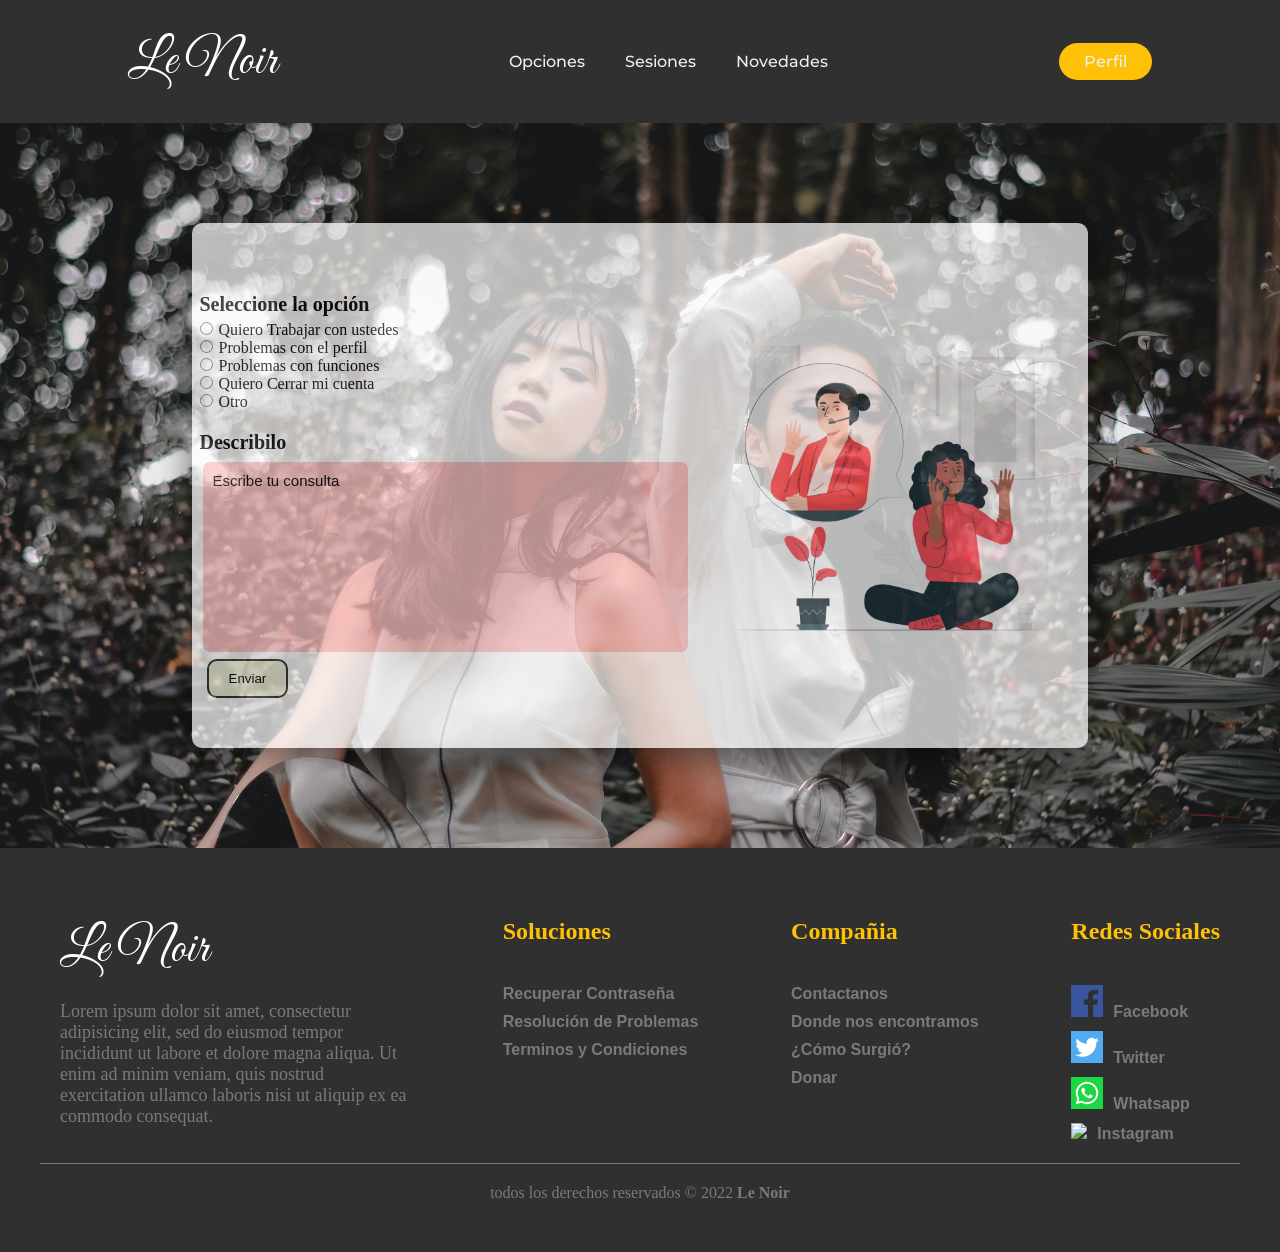
==== contacto.html @ 51ed6e1b "Primer commit" ====
<!--Tomás Rivero 6°P-->
<!DOCTYPE html>
<html>
<head>
	<title>Contacto</title>
	<link rel="stylesheet" type="text/css" href="css/contacto.css">
	<link rel="stylesheet" type="text/css" href="css/footer.css">
	<link rel="stylesheet" type="text/css" href="css/header.css">
</head>
<body>
	<header class="header-home">
		<div class="general">
			<div class="logo"><a href="index.html"><p>Le Noir</p></a></div>
			<nav>
				<ul>
					<li><a class="nava">Opciones</a>
						<ul class="box-perfil">
							<li><a href="login.html">iniciar sesión</a></li>
							<li><a href="registro.html">Registrarse</a></li>
							<li><a href="index.html">Cerrar sesión</a></li>
						</ul>
					</li>
					<li><a href="Sesiones.html" class="nava">Sesiones</a></li>
					<li><a href="Novedades.html" class="nava">Novedades</a></li>
				</ul>
			</nav>
			<a href="perfil.html"><button>Perfil</button></a>
	</header>
	<div id="contenedor-contacto">
		<div id="form-contacto">
			<form action="index.html">
				<h3>Seleccione la opción</h3>
				<div>
					<div><input type="radio" name="problema" value="1">Quiero Trabajar con ustedes</div>
					<div><input type="radio" name="problema" value="2">Problemas con el perfil</div>
					<div><input type="radio" name="problema" value="3">Problemas con funciones</div>
					<div><input type="radio" name="problema" value="4">Quiero Cerrar mi cuenta</div>
					<div><input type="radio" name="problema" value="0">Otro</div>
				</div>
				<h3>Describilo</h3>
				<textarea name="textarea" rows="10" cols="50">Escribe tu consulta</textarea>
				<br>
				<button>Enviar</button>
			</form>
			<img src="img/ilustracion-contacto.jpg">
		</div>
	</div>
	<footer>
		<div class="contenedor-footer">
			<div class="box-footer">
				<div class="logo"><p>Le Noir</p></div>
				<div class="terms">Lorem ipsum dolor sit amet, consectetur adipisicing elit, sed do eiusmod
				tempor incididunt ut labore et dolore magna aliqua. Ut enim ad minim veniam,
				quis nostrud exercitation ullamco laboris nisi ut aliquip ex ea commodo
				consequat.</div>
			</div>
			<div class="box-footer">
				<h2>Soluciones</h2>
				<a href="recuperar-contraseña.html">Recuperar Contraseña</a>
				<a href="contacto.html">Resolución de Problemas</a>
				<a href="#">Terminos y Condiciones</a>
			</div>

			<div class="box-footer">
				<h2>Compañia</h2>
				<a href="contacto.html">Contactanos</a>
				<a href="#">Donde nos encontramos</a>
				<a href="#">¿Cómo Surgió?</a>
				<a href="#">Donar</a>
			</div>

			<div class="box-footer">
				<h2>Redes Sociales</h2>
				<a href="https://www.facebook.com/" target="_blank"><img src="img/facebook.svg" class="icono">Facebook</a>
				<a href="https://www.twitter.com/" target="_blank"><img src="img/twitter.svg" class="icono">Twitter</a>
				<a href="https://web.whatsapp.com/" target="_blank"><img src="img/whatsapp.svg" class="icono">Whatsapp</a>
				<a href="https://www.instagram.com/" target="_blank"><img src="img/Instagram.svg" class="icono">Instagram</a>
			</div>
		</div>

		<div class="box-copyright">
			<hr>
			<p>todos los derechos reservados © 2022 <b>Le Noir</b></p>
		</div>
	</footer>
</body>
</html>
---- css/contacto.css ----
/*Tomás Rivero 6°P*/

#contenedor-contacto {
	background-image: url(../img/background-contacto.jpg);
	background-repeat: no-repeat;
	background-size: cover;
	padding: 100px 0px; 
}



#form-contacto {
	background-color: white !important;
	width: 70%;
	height: auto;
	display: flex;
	flex-wrap: wrap;
	justify-content: center;
	align-items: center;
	margin: auto;
	padding: 50px 0px;
	border-radius: 10px;
	box-shadow: -2px 8px 37px 1px rgba(0,0,0,0.75);
	opacity: .7;
	transition-duration: 0.5s;
}

#form-contacto:hover{
	opacity: 1;
}

#form-contacto img{
	width: 340px;
	margin: 0px 20px 0px 30px;
}

#form-contacto form > div{
	display: block;
}

@import url('https://fonts.googleapis.com/css2?family=Varela+Round&display=swap');

#form-contacto h3{
	font-size: 20px;
	font-family: 'Kalam', cursive;
	padding: 20px 0px 5px;
}

@import url('https://fonts.googleapis.com/css2?family=Kalam:wght@700&display=swap');

textarea {
	resize: none;
	background-color: #FFC5C5;
	padding: 10px;
	border-radius: 10px;
	font-size: 15px;
	border: 3px solid white;
	font-family: 'Varela Round', sans-serif;
}

textarea:hover{
	border: 3px solid beige;
}

#form-contacto form div div input{
	margin-right: 6px;
}

#form-contacto button{
	background: none;
	border-style: none;
	background-color: beige;
	padding: 10px 20px;
	margin-left: 7px;
	border: 2px solid #303030;
	border-radius: 10px;
	cursor: pointer;
	transition-duration: 0.5s;
}

#form-contacto button:hover{
	background-color: #303030;
	border-color: beige;
	color: rgba(255, 193, 7 ,1);
	font-size: 20px;
}
---- css/footer.css ----
/*Tomás Rivero 6°P*/

@import url('https://fonts.googleapis.com/css2?family=Great+Vibes&display=swap');
@import url('https://fonts.googleapis.com/css2?family=Montserrat:ital,wght@0,700;1,600&display=swap');

footer{
	width: 100%;
	padding: 50px 0px;
	background-color: #303030;
}

.contenedor-footer{
	display: flex;
	flex-wrap: wrap;
	justify-content: space-between;
	margin: auto;
	max-width: 1200px;
}

.box-footer{
	display: flex;
	flex-direction: column;
	padding: 20px;
}

.box-footer .terms{
	max-width: 350px;
	margin-top: 20px;
	font-weight: 500;
	color: #7a7a7a;
	font-size: 18px;
}

.box-footer h2{
	margin-bottom: 30px;
	color: rgba(255, 193, 7 ,1);
	font-weight: 700;
}

@import url('https://fonts.googleapis.com/css2?family=Mulish&display=swap');

.box-footer a{
	margin-top: 10px;
	color: #7a7a7a;
	font-weight: 600;
	text-decoration: none;
	font-family: 'Mulish', sans-serif;
}

.box-footer a:hover{
	opacity: 0.8;
}

.box-footer a .icono{
	font-size: 20px;
	width: 32px;
	margin-right: 10px;
}

.box-copyright{
	max-width: 1200px;
	margin: auto;
	text-align: center;
	padding: 0px 40px;
}

.box-copyright p{
	margin-top: 20px;
	color: #7a7a7a;
}

.box-copyright hr{
	border: none;
	height: 1px;
	background-color: #7a7a7a;
}
---- css/header.css ----
/*Tomás Rivero 6°P*/

@import url('https://fonts.googleapis.com/css2?family=Montserrat:ital,wght@0,700;1,600&display=swap');
@import url('https://fonts.googleapis.com/css2?family=Great+Vibes&display=swap');

*{
	padding: 0px;
	margin: 0px;
}

body::-webkit-scrollbar{
	background-color: #303030;
	width: 10px;
	opacity: 0;
	transition-duration: 0.4s;
}

body::-webkit-scrollbar-thumb{
	width: 6px;
	background-color: #ffc107;
	border-radius: 10px;
	border-right: 2px solid #303030;
	border-left: 2px solid #303030;
}

header li, header a, header button{
	font-family: "Montserrat", sans-serif;
	font-weight: 500;
	font-size: 16px;
	color: #edf0f1;
	text-decoration: none;
	background: none;
}

.general {
	display: flex;
	justify-content: space-between;
	align-items: center;
	padding:  30px 10%;
	background-color: #303030;
}

.logo a p{
	cursor: pointer;
	font-family: 'Great Vibes', cursive;
	font-size: 50px;
	transition-duration: 0.4s;
}

.logo p{
	font-family: 'Great Vibes', cursive;
	font-size: 50px;
	transition-duration: 0.4s;
	color: white;
}

.logo:hover {
	text-shadow: 0px 0px 10px rgba(255, 193, 7 ,0.8);
}

nav ul{
	list-style: none;
}

nav > ul{
	display: flex;
}

nav li a{
	display: block;
	padding: 0px 20px;
}

nav li ul{
	display: none;
	position: absolute;
	background-color: rgba(48, 48, 48, 0.6);
}

nav li ul li >a{
	padding: 15px 10px 0px;
}

nav li:hover > ul{
	display: block;
}

nav > li {
	float: left;
}

nav li a{
	transition: all 0.3s ease 0s;
}

nav > ul > li > a:hover{
	color: #ffc107;
}

.box-perfil li a:hover{
	background-color: #4C4C4C;
}

.general button{
	padding: 9px 25px;
	background-color: rgba(255, 193, 7 ,1);
	border: none;
	border-radius: 50px;
	cursor: pointer;
	transition: all 0.3s ease 0s;
}

.general button:hover {
	background-color: rgba(255, 193, 7 ,0.7);
}
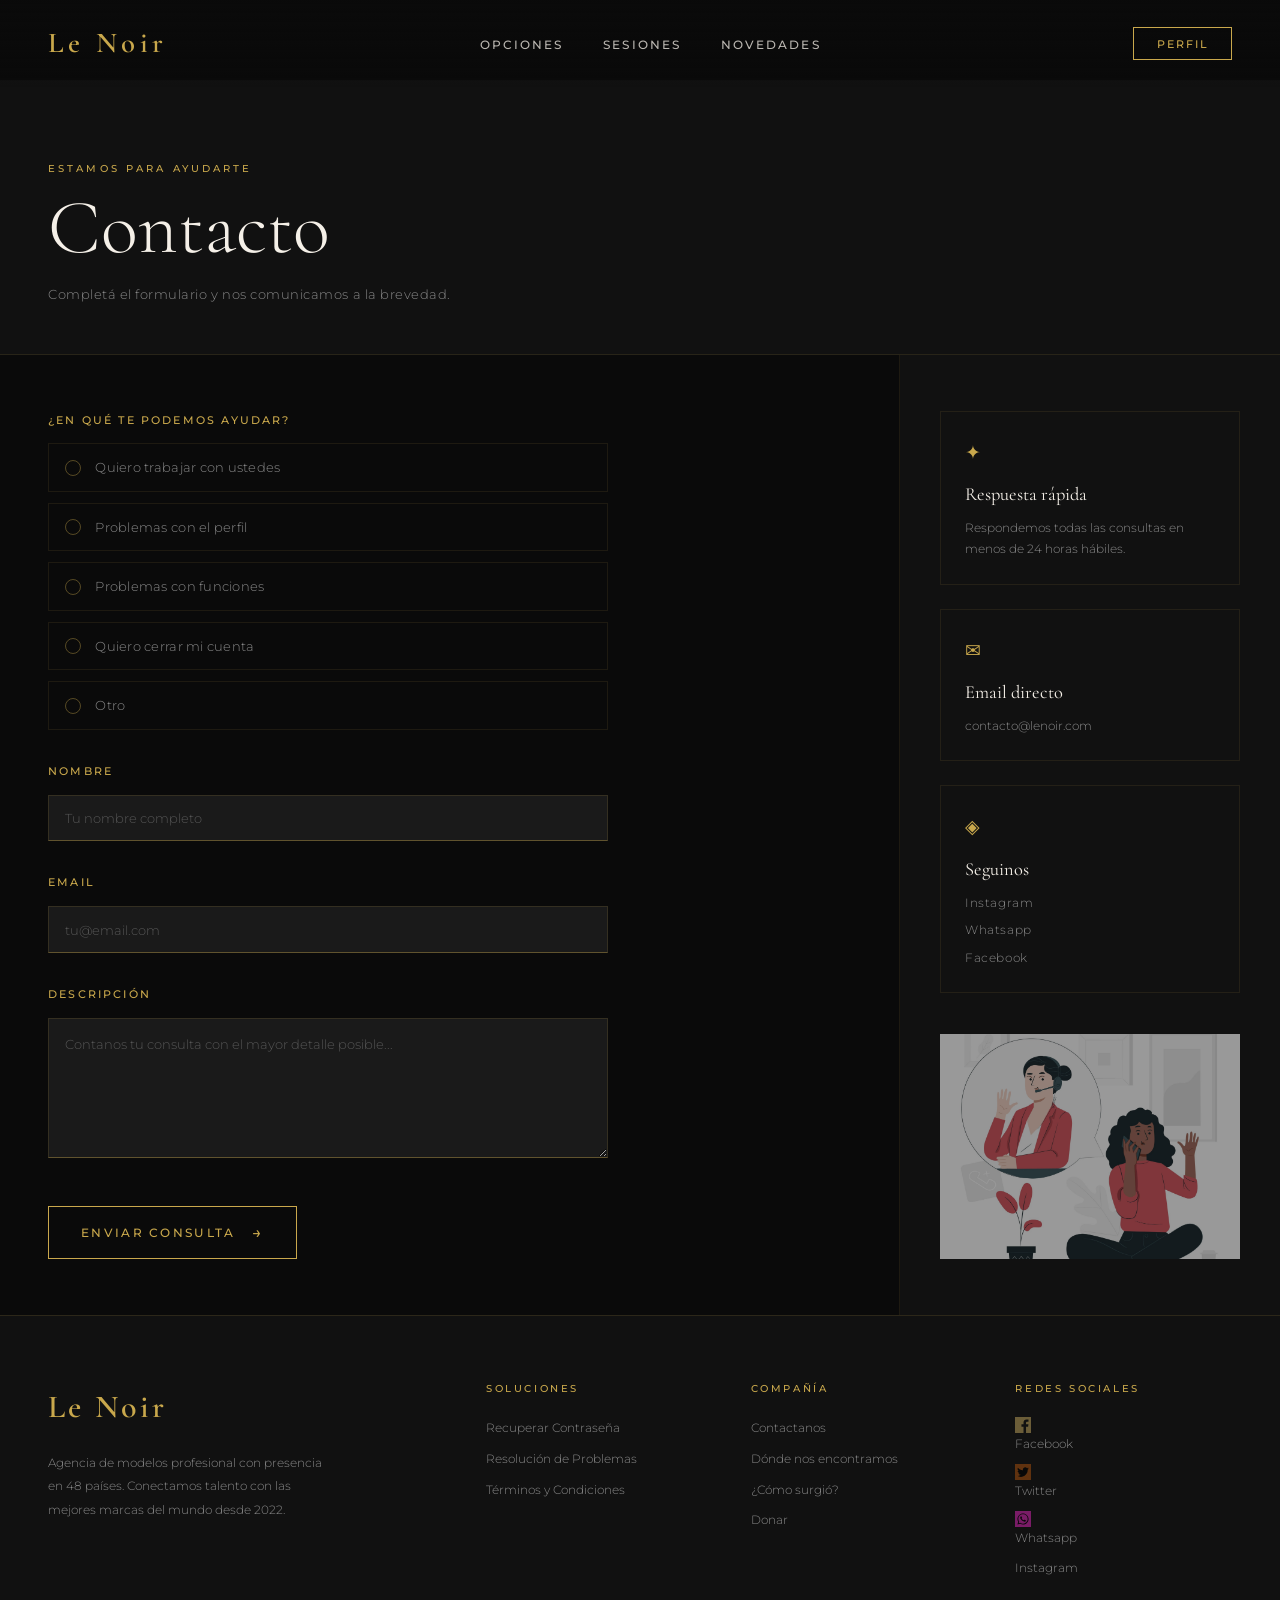
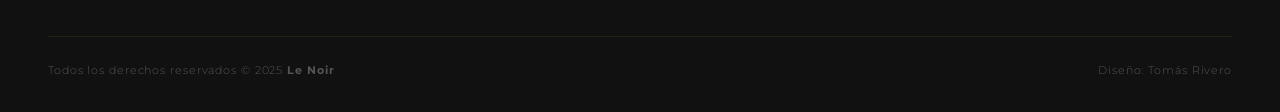
==== commit fb511fc7: "agrego los últios cambios de CSS y los HTML" ====
--- a/contacto.html
+++ b/contacto.html
@@ -1,87 +1,198 @@
-<!--Tomás Rivero 6°P-->
+<!--Tomás Rivero — Le Noir Rediseño-->
 <!DOCTYPE html>
-<html>
+<html lang="es">
 <head>
-	<title>Contacto</title>
-	<link rel="stylesheet" type="text/css" href="css/contacto.css">
-	<link rel="stylesheet" type="text/css" href="css/footer.css">
-	<link rel="stylesheet" type="text/css" href="css/header.css">
+  <meta charset="utf-8">
+  <meta name="viewport" content="width=device-width, initial-scale=1.0">
+  <title>Le Noir — Contacto</title>
+
+  <link href="https://fonts.googleapis.com/css2?family=Cormorant+Garamond:ital,wght@0,300;0,400;0,600;1,300;1,400&family=Montserrat:wght@300;400;500;600&display=swap" rel="stylesheet">
+
+  <link rel="stylesheet" href="css/variables.css">
+  <link rel="stylesheet" href="css/header.css">
+  <link rel="stylesheet" href="css/footer.css">
+  <link rel="stylesheet" href="css/contacto.css">
+
+  <script src="js/main.js" defer></script>
 </head>
 <body>
-	<header class="header-home">
-		<div class="general">
-			<div class="logo"><a href="index.html"><p>Le Noir</p></a></div>
-			<nav>
-				<ul>
-					<li><a class="nava">Opciones</a>
-						<ul class="box-perfil">
-							<li><a href="login.html">iniciar sesión</a></li>
-							<li><a href="registro.html">Registrarse</a></li>
-							<li><a href="index.html">Cerrar sesión</a></li>
-						</ul>
-					</li>
-					<li><a href="Sesiones.html" class="nava">Sesiones</a></li>
-					<li><a href="Novedades.html" class="nava">Novedades</a></li>
-				</ul>
-			</nav>
-			<a href="perfil.html"><button>Perfil</button></a>
-	</header>
-	<div id="contenedor-contacto">
-		<div id="form-contacto">
-			<form action="index.html">
-				<h3>Seleccione la opción</h3>
-				<div>
-					<div><input type="radio" name="problema" value="1">Quiero Trabajar con ustedes</div>
-					<div><input type="radio" name="problema" value="2">Problemas con el perfil</div>
-					<div><input type="radio" name="problema" value="3">Problemas con funciones</div>
-					<div><input type="radio" name="problema" value="4">Quiero Cerrar mi cuenta</div>
-					<div><input type="radio" name="problema" value="0">Otro</div>
-				</div>
-				<h3>Describilo</h3>
-				<textarea name="textarea" rows="10" cols="50">Escribe tu consulta</textarea>
-				<br>
-				<button>Enviar</button>
-			</form>
-			<img src="img/ilustracion-contacto.jpg">
-		</div>
-	</div>
-	<footer>
-		<div class="contenedor-footer">
-			<div class="box-footer">
-				<div class="logo"><p>Le Noir</p></div>
-				<div class="terms">Lorem ipsum dolor sit amet, consectetur adipisicing elit, sed do eiusmod
-				tempor incididunt ut labore et dolore magna aliqua. Ut enim ad minim veniam,
-				quis nostrud exercitation ullamco laboris nisi ut aliquip ex ea commodo
-				consequat.</div>
-			</div>
-			<div class="box-footer">
-				<h2>Soluciones</h2>
-				<a href="recuperar-contraseña.html">Recuperar Contraseña</a>
-				<a href="contacto.html">Resolución de Problemas</a>
-				<a href="#">Terminos y Condiciones</a>
-			</div>
 
-			<div class="box-footer">
-				<h2>Compañia</h2>
-				<a href="contacto.html">Contactanos</a>
-				<a href="#">Donde nos encontramos</a>
-				<a href="#">¿Cómo Surgió?</a>
-				<a href="#">Donar</a>
-			</div>
+  <!-- HEADER — igual en todas las páginas -->
+  <nav class="navbar" id="navbar">
+    <a href="index.html" class="navbar-logo">Le Noir</a>
+    <ul class="navbar-links">
+      <li class="dropdown">
+        <a href="#">Opciones</a>
+        <ul class="dropdown-menu">
+          <li><a href="login.html">Iniciar sesión</a></li>
+          <li><a href="registro.html">Registrarse</a></li>
+          <li><a href="index.html">Cerrar sesión</a></li>
+        </ul>
+      </li>
+      <li><a href="sesiones.html">Sesiones</a></li>
+      <li><a href="novedades.html">Novedades</a></li>
+    </ul>
+    <a href="perfil.html"><button class="navbar-btn">Perfil</button></a>
+    <button class="hamburger" id="hamburger" aria-label="Abrir menú">
+      <span></span><span></span><span></span>
+    </button>
+  </nav>
 
-			<div class="box-footer">
-				<h2>Redes Sociales</h2>
-				<a href="https://www.facebook.com/" target="_blank"><img src="img/facebook.svg" class="icono">Facebook</a>
-				<a href="https://www.twitter.com/" target="_blank"><img src="img/twitter.svg" class="icono">Twitter</a>
-				<a href="https://web.whatsapp.com/" target="_blank"><img src="img/whatsapp.svg" class="icono">Whatsapp</a>
-				<a href="https://www.instagram.com/" target="_blank"><img src="img/Instagram.svg" class="icono">Instagram</a>
-			</div>
-		</div>
+  <div class="mobile-nav" id="mobileNav">
+    <a href="login.html">Iniciar sesión</a>
+    <a href="registro.html">Registrarse</a>
+    <a href="sesiones.html">Sesiones</a>
+    <a href="novedades.html">Novedades</a>
+    <a href="perfil.html">Perfil</a>
+  </div>
 
-		<div class="box-copyright">
-			<hr>
-			<p>todos los derechos reservados © 2022 <b>Le Noir</b></p>
-		</div>
-	</footer>
+
+  <!-- CUERPO — exclusivo de contacto.html -->
+  <main class="contacto-main">
+
+    <!-- Encabezado de página -->
+    <div class="contacto-hero">
+      <p class="eyebrow">Estamos para ayudarte</p>
+      <h1 class="contacto-titulo">Contacto</h1>
+      <p class="contacto-subtitulo">Completá el formulario y nos comunicamos a la brevedad.</p>
+    </div>
+
+    <!-- Contenido principal: form + info -->
+    <div class="contacto-grid">
+
+      <!-- Formulario -->
+      <div class="contacto-form-wrapper">
+        <form class="contacto-form" action="index.html">
+
+          <div class="form-group">
+            <label class="form-label">¿En qué te podemos ayudar?</label>
+            <div class="radio-group">
+              <label class="radio-option">
+                <input type="radio" name="problema" value="1">
+                <span class="radio-custom"></span>
+                <span class="radio-text">Quiero trabajar con ustedes</span>
+              </label>
+              <label class="radio-option">
+                <input type="radio" name="problema" value="2">
+                <span class="radio-custom"></span>
+                <span class="radio-text">Problemas con el perfil</span>
+              </label>
+              <label class="radio-option">
+                <input type="radio" name="problema" value="3">
+                <span class="radio-custom"></span>
+                <span class="radio-text">Problemas con funciones</span>
+              </label>
+              <label class="radio-option">
+                <input type="radio" name="problema" value="4">
+                <span class="radio-custom"></span>
+                <span class="radio-text">Quiero cerrar mi cuenta</span>
+              </label>
+              <label class="radio-option">
+                <input type="radio" name="problema" value="0">
+                <span class="radio-custom"></span>
+                <span class="radio-text">Otro</span>
+              </label>
+            </div>
+          </div>
+
+          <div class="form-group">
+            <label class="form-label" for="nombre">Nombre</label>
+            <input type="text" id="nombre" name="nombre" class="form-input" placeholder="Tu nombre completo">
+          </div>
+
+          <div class="form-group">
+            <label class="form-label" for="email">Email</label>
+            <input type="email" id="email" name="email" class="form-input" placeholder="tu@email.com">
+          </div>
+
+          <div class="form-group">
+            <label class="form-label" for="mensaje">Descripción</label>
+            <textarea id="mensaje" name="mensaje" class="form-textarea" placeholder="Contanos tu consulta con el mayor detalle posible..."></textarea>
+          </div>
+
+          <button type="submit" class="form-btn">
+            <span>Enviar consulta</span>
+            <span class="btn-arrow">→</span>
+          </button>
+
+        </form>
+      </div>
+
+      <!-- Info lateral -->
+      <aside class="contacto-info">
+
+        <div class="info-card">
+          <div class="info-icon">✦</div>
+          <h3>Respuesta rápida</h3>
+          <p>Respondemos todas las consultas en menos de 24 horas hábiles.</p>
+        </div>
+
+        <div class="info-card">
+          <div class="info-icon">✉</div>
+          <h3>Email directo</h3>
+          <p>contacto@lenoir.com</p>
+        </div>
+
+        <div class="info-card">
+          <div class="info-icon">◈</div>
+          <h3>Seguinos</h3>
+          <div class="info-redes">
+            <a href="https://www.instagram.com/" target="_blank">Instagram</a>
+            <a href="https://web.whatsapp.com/" target="_blank">Whatsapp</a>
+            <a href="https://www.facebook.com/" target="_blank">Facebook</a>
+          </div>
+        </div>
+
+        <img src="img/ilustracion-contacto.jpg" alt="Contacto Le Noir" class="contacto-imagen">
+
+      </aside>
+
+    </div>
+
+  </main>
+
+
+  <!-- FOOTER — igual en todas las páginas -->
+  <footer>
+    <div class="footer-grid">
+      <div>
+        <div class="footer-logo">Le Noir</div>
+        <p class="footer-desc">Agencia de modelos profesional con presencia en 48 países. Conectamos talento con las mejores marcas del mundo desde 2022.</p>
+      </div>
+      <div class="footer-col">
+        <h4>Soluciones</h4>
+        <a href="recuperar-contraseña.html">Recuperar Contraseña</a>
+        <a href="contacto.html">Resolución de Problemas</a>
+        <a href="#">Términos y Condiciones</a>
+      </div>
+      <div class="footer-col">
+        <h4>Compañía</h4>
+        <a href="contacto.html">Contactanos</a>
+        <a href="#">Dónde nos encontramos</a>
+        <a href="#">¿Cómo surgió?</a>
+        <a href="#">Donar</a>
+      </div>
+      <div class="footer-col">
+        <h4>Redes Sociales</h4>
+        <a href="https://www.facebook.com/" target="_blank" class="footer-social">
+          <img src="img/facebook.svg" alt=""> Facebook
+        </a>
+        <a href="https://www.twitter.com/" target="_blank" class="footer-social">
+          <img src="img/twitter.svg" alt=""> Twitter
+        </a>
+        <a href="https://web.whatsapp.com/" target="_blank" class="footer-social">
+          <img src="img/whatsapp.svg" alt=""> Whatsapp
+        </a>
+        <a href="https://www.instagram.com/" target="_blank" class="footer-social">
+          <img src="img/Instagram.svg" alt=""> Instagram
+        </a>
+      </div>
+    </div>
+    <div class="footer-bottom">
+      <p>Todos los derechos reservados © 2025 <strong>Le Noir</strong></p>
+      <p>Diseño: Tomás Rivero</p>
+    </div>
+  </footer>
+
 </body>
-</html>+</html>
--- a/css/variables.css
+++ b/css/variables.css
@@ -0,0 +1,62 @@
+/* ============================================
+   variables.css — Le Noir
+   Variables globales y reset base.
+   Importar PRIMERO en todas las páginas.
+   ============================================ */
+
+:root {
+  --negro:    #0a0a0a;
+  --negro-2:  #111111;
+  --negro-3:  #1a1a1a;
+  --dorado:   #c9a84c;
+  --dorado-2: #e8c878;
+  --crema:    #f5f0e8;
+  --gris:     #888888;
+  --gris-2:   #555555;
+  --blanco:   #ffffff;
+
+  --font-display: 'Cormorant Garamond', serif;
+  --font-body:    'Montserrat', sans-serif;
+
+  --transition: all 0.35s ease;
+
+  --espacio-sm:  1rem;
+  --espacio-md:  2rem;
+  --espacio-lg:  4rem;
+  --espacio-xl:  6rem;
+}
+
+/* ── Reset ── */
+*, *::before, *::after {
+  box-sizing: border-box;
+  margin: 0;
+  padding: 0;
+}
+
+html {
+  scroll-behavior: smooth;
+}
+
+body {
+  background: var(--negro);
+  color: var(--crema);
+  font-family: var(--font-body);
+  font-weight: 300;
+  line-height: 1.7;
+  overflow-x: hidden;
+}
+
+img {
+  max-width: 100%;
+  height: auto;
+  display: block;
+}
+
+a {
+  text-decoration: none;
+  color: inherit;
+}
+
+ul, ol {
+  list-style: none;
+}
--- a/css/header.css
+++ b/css/header.css
@@ -1,115 +1,182 @@
-/*Tomás Rivero 6°P*/
+/* ============================================
+   header.css — Le Noir
+   Navbar fija, hamburger, menú mobile.
+   ============================================ */
 
-@import url('https://fonts.googleapis.com/css2?family=Montserrat:ital,wght@0,700;1,600&display=swap');
-@import url('https://fonts.googleapis.com/css2?family=Great+Vibes&display=swap');
-
-*{
-	padding: 0px;
-	margin: 0px;
+/* ── Navbar ── */
+.navbar {
+  position: fixed;
+  top: 0; left: 0; right: 0;
+  z-index: 100;
+  display: flex;
+  align-items: center;
+  justify-content: space-between;
+  padding: 1.2rem 3rem;
+  background: linear-gradient(to bottom, rgba(10,10,10,0.95), transparent);
+  transition: var(--transition);
 }
 
-body::-webkit-scrollbar{
-	background-color: #303030;
-	width: 10px;
-	opacity: 0;
-	transition-duration: 0.4s;
+.navbar.scrolled {
+  background: rgba(10,10,10,0.97);
+  border-bottom: 1px solid rgba(201,168,76,0.15);
 }
 
-body::-webkit-scrollbar-thumb{
-	width: 6px;
-	background-color: #ffc107;
-	border-radius: 10px;
-	border-right: 2px solid #303030;
-	border-left: 2px solid #303030;
+/* Logo */
+.navbar-logo {
+  font-family: var(--font-display);
+  font-size: 1.8rem;
+  font-weight: 600;
+  letter-spacing: 0.15em;
+  color: var(--dorado);
 }
 
-header li, header a, header button{
-	font-family: "Montserrat", sans-serif;
-	font-weight: 500;
-	font-size: 16px;
-	color: #edf0f1;
-	text-decoration: none;
-	background: none;
+/* Links de navegación */
+.navbar-links {
+  display: flex;
+  align-items: center;
+  gap: 2.5rem;
 }
 
-.general {
-	display: flex;
-	justify-content: space-between;
-	align-items: center;
-	padding:  30px 10%;
-	background-color: #303030;
+.navbar-links a {
+  font-size: 0.72rem;
+  font-weight: 500;
+  letter-spacing: 0.18em;
+  text-transform: uppercase;
+  color: var(--crema);
+  opacity: 0.75;
+  transition: var(--transition);
 }
 
-.logo a p{
-	cursor: pointer;
-	font-family: 'Great Vibes', cursive;
-	font-size: 50px;
-	transition-duration: 0.4s;
+.navbar-links a:hover {
+  opacity: 1;
+  color: var(--dorado);
 }
 
-.logo p{
-	font-family: 'Great Vibes', cursive;
-	font-size: 50px;
-	transition-duration: 0.4s;
-	color: white;
+/* Dropdown */
+.navbar-links .dropdown {
+  position: relative;
 }
 
-.logo:hover {
-	text-shadow: 0px 0px 10px rgba(255, 193, 7 ,0.8);
+.navbar-links .dropdown-menu {
+  display: none;
+  position: absolute;
+  top: 100%;
+  left: 50%;
+  transform: translateX(-50%);
+  background: var(--negro-3);
+  border: 1px solid rgba(201,168,76,0.2);
+  min-width: 160px;
+  padding: 0.5rem 0;
 }
 
-nav ul{
-	list-style: none;
+.navbar-links .dropdown:hover .dropdown-menu {
+  display: block;
 }
 
-nav > ul{
-	display: flex;
+.navbar-links .dropdown-menu a {
+  display: block;
+  padding: 0.6rem 1.2rem;
+  font-size: 0.7rem;
+  letter-spacing: 0.12em;
+  opacity: 0.8;
 }
 
-nav li a{
-	display: block;
-	padding: 0px 20px;
+.navbar-links .dropdown-menu a:hover {
+  background: rgba(201,168,76,0.08);
+  opacity: 1;
 }
 
-nav li ul{
-	display: none;
-	position: absolute;
-	background-color: rgba(48, 48, 48, 0.6);
+/* Botón perfil */
+.navbar-btn {
+  font-family: var(--font-body);
+  font-size: 0.7rem;
+  font-weight: 500;
+  letter-spacing: 0.18em;
+  text-transform: uppercase;
+  color: var(--dorado);
+  border: 1px solid var(--dorado);
+  padding: 0.55rem 1.4rem;
+  background: transparent;
+  cursor: pointer;
+  transition: var(--transition);
 }
 
-nav li ul li >a{
-	padding: 15px 10px 0px;
+.navbar-btn:hover {
+  background: var(--dorado);
+  color: var(--negro);
 }
 
-nav li:hover > ul{
-	display: block;
+/* ── Hamburger ── */
+.hamburger {
+  display: none;
+  flex-direction: column;
+  gap: 5px;
+  cursor: pointer;
+  padding: 4px;
+  background: none;
+  border: none;
 }
 
-nav > li {
-	float: left;
+.hamburger span {
+  display: block;
+  width: 24px;
+  height: 1px;
+  background: var(--crema);
+  transition: var(--transition);
 }
 
-nav li a{
-	transition: all 0.3s ease 0s;
+.hamburger.active span:nth-child(1) {
+  transform: translateY(6px) rotate(45deg);
+}
+.hamburger.active span:nth-child(2) {
+  opacity: 0;
+}
+.hamburger.active span:nth-child(3) {
+  transform: translateY(-6px) rotate(-45deg);
 }
 
-nav > ul > li > a:hover{
-	color: #ffc107;
+/* ── Menú Mobile ── */
+.mobile-nav {
+  display: none;
+  position: fixed;
+  top: 0; left: 0; right: 0; bottom: 0;
+  z-index: 99;
+  background: var(--negro-2);
+  flex-direction: column;
+  align-items: center;
+  justify-content: center;
+  gap: 2.5rem;
 }
 
-.box-perfil li a:hover{
-	background-color: #4C4C4C;
+.mobile-nav.open {
+  display: flex;
 }
 
-.general button{
-	padding: 9px 25px;
-	background-color: rgba(255, 193, 7 ,1);
-	border: none;
-	border-radius: 50px;
-	cursor: pointer;
-	transition: all 0.3s ease 0s;
+.mobile-nav a {
+  font-family: var(--font-display);
+  font-size: 2rem;
+  font-weight: 300;
+  letter-spacing: 0.1em;
+  color: var(--crema);
+  opacity: 0.85;
+  transition: var(--transition);
 }
 
-.general button:hover {
-	background-color: rgba(255, 193, 7 ,0.7);
-}+.mobile-nav a:hover {
+  opacity: 1;
+  color: var(--dorado);
+}
+
+/* ── Responsive ── */
+@media (max-width: 1024px) {
+  .navbar {
+    padding: 1.2rem 1.5rem;
+  }
+  .navbar-links,
+  .navbar-btn {
+    display: none;
+  }
+  .hamburger {
+    display: flex;
+  }
+}
--- a/css/footer.css
+++ b/css/footer.css
@@ -1,77 +1,115 @@
-/*Tomás Rivero 6°P*/
+/* ============================================
+   footer.css — Le Noir
+   Footer con grid de 4 columnas y copyright.
+   ============================================ */
 
-@import url('https://fonts.googleapis.com/css2?family=Great+Vibes&display=swap');
-@import url('https://fonts.googleapis.com/css2?family=Montserrat:ital,wght@0,700;1,600&display=swap');
-
-footer{
-	width: 100%;
-	padding: 50px 0px;
-	background-color: #303030;
+footer {
+  background: var(--negro-2);
+  border-top: 1px solid rgba(201,168,76,0.15);
+  padding: 4rem 3rem 2rem;
 }
 
-.contenedor-footer{
-	display: flex;
-	flex-wrap: wrap;
-	justify-content: space-between;
-	margin: auto;
-	max-width: 1200px;
+/* Grid principal */
+.footer-grid {
+  display: grid;
+  grid-template-columns: 1.8fr 1fr 1fr 1fr;
+  gap: 3rem;
+  margin-bottom: 3rem;
 }
 
-.box-footer{
-	display: flex;
-	flex-direction: column;
-	padding: 20px;
+/* Logo */
+.footer-logo {
+  font-family: var(--font-display);
+  font-size: 2rem;
+  font-weight: 600;
+  color: var(--dorado);
+  letter-spacing: 0.1em;
+  margin-bottom: 1rem;
 }
 
-.box-footer .terms{
-	max-width: 350px;
-	margin-top: 20px;
-	font-weight: 500;
-	color: #7a7a7a;
-	font-size: 18px;
+/* Descripción bajo el logo */
+.footer-desc {
+  font-size: 0.78rem;
+  color: var(--gris);
+  line-height: 1.9;
+  max-width: 280px;
 }
 
-.box-footer h2{
-	margin-bottom: 30px;
-	color: rgba(255, 193, 7 ,1);
-	font-weight: 700;
+/* Columnas de links */
+.footer-col h4 {
+  font-size: 0.65rem;
+  font-weight: 500;
+  letter-spacing: 0.25em;
+  text-transform: uppercase;
+  color: var(--dorado);
+  margin-bottom: 1.2rem;
 }
 
-@import url('https://fonts.googleapis.com/css2?family=Mulish&display=swap');
-
-.box-footer a{
-	margin-top: 10px;
-	color: #7a7a7a;
-	font-weight: 600;
-	text-decoration: none;
-	font-family: 'Mulish', sans-serif;
+.footer-col a {
+  display: block;
+  font-size: 0.78rem;
+  color: var(--gris);
+  margin-bottom: 0.6rem;
+  transition: var(--transition);
 }
 
-.box-footer a:hover{
-	opacity: 0.8;
+.footer-col a:hover {
+  color: var(--crema);
+  padding-left: 4px;
 }
 
-.box-footer a .icono{
-	font-size: 20px;
-	width: 32px;
-	margin-right: 10px;
+/* Links de redes sociales */
+.footer-social {
+  display: flex;
+  align-items: center;
+  gap: 0.5rem;
 }
 
-.box-copyright{
-	max-width: 1200px;
-	margin: auto;
-	text-align: center;
-	padding: 0px 40px;
+.footer-social img {
+  width: 16px;
+  filter: invert(1) opacity(0.5);
+  transition: var(--transition);
 }
 
-.box-copyright p{
-	margin-top: 20px;
-	color: #7a7a7a;
+.footer-social:hover img {
+  opacity: 1;
+  filter: invert(1) opacity(1);
 }
 
-.box-copyright hr{
-	border: none;
-	height: 1px;
-	background-color: #7a7a7a;
+/* Barra de copyright */
+.footer-bottom {
+  border-top: 1px solid rgba(201,168,76,0.1);
+  padding-top: 1.5rem;
+  display: flex;
+  justify-content: space-between;
+  align-items: center;
 }
 
+.footer-bottom p {
+  font-size: 0.7rem;
+  color: var(--gris-2);
+  letter-spacing: 0.08em;
+}
+
+/* ── Responsive ── */
+@media (max-width: 1024px) {
+  footer {
+    padding: 3rem 1.5rem 1.5rem;
+  }
+  .footer-grid {
+    grid-template-columns: 1fr 1fr;
+    gap: 2rem;
+  }
+}
+
+@media (max-width: 640px) {
+  .footer-grid {
+    grid-template-columns: 1fr;
+    gap: 2rem;
+  }
+  .footer-bottom {
+    flex-direction: column;
+    gap: 0.5rem;
+    text-align: center;
+  }
+}
--- a/css/contacto.css
+++ b/css/contacto.css
@@ -1,86 +1,339 @@
-/*Tomás Rivero 6°P*/
-
-#contenedor-contacto {
-	background-image: url(../img/background-contacto.jpg);
-	background-repeat: no-repeat;
-	background-size: cover;
-	padding: 100px 0px; 
-}
-
-
-
-#form-contacto {
-	background-color: white !important;
-	width: 70%;
-	height: auto;
-	display: flex;
-	flex-wrap: wrap;
-	justify-content: center;
-	align-items: center;
-	margin: auto;
-	padding: 50px 0px;
-	border-radius: 10px;
-	box-shadow: -2px 8px 37px 1px rgba(0,0,0,0.75);
-	opacity: .7;
-	transition-duration: 0.5s;
-}
-
-#form-contacto:hover{
-	opacity: 1;
-}
-
-#form-contacto img{
-	width: 340px;
-	margin: 0px 20px 0px 30px;
-}
-
-#form-contacto form > div{
-	display: block;
-}
-
-@import url('https://fonts.googleapis.com/css2?family=Varela+Round&display=swap');
-
-#form-contacto h3{
-	font-size: 20px;
-	font-family: 'Kalam', cursive;
-	padding: 20px 0px 5px;
-}
-
-@import url('https://fonts.googleapis.com/css2?family=Kalam:wght@700&display=swap');
-
-textarea {
-	resize: none;
-	background-color: #FFC5C5;
-	padding: 10px;
-	border-radius: 10px;
-	font-size: 15px;
-	border: 3px solid white;
-	font-family: 'Varela Round', sans-serif;
-}
-
-textarea:hover{
-	border: 3px solid beige;
-}
-
-#form-contacto form div div input{
-	margin-right: 6px;
-}
-
-#form-contacto button{
-	background: none;
-	border-style: none;
-	background-color: beige;
-	padding: 10px 20px;
-	margin-left: 7px;
-	border: 2px solid #303030;
-	border-radius: 10px;
-	cursor: pointer;
-	transition-duration: 0.5s;
-}
-
-#form-contacto button:hover{
-	background-color: #303030;
-	border-color: beige;
-	color: rgba(255, 193, 7 ,1);
-	font-size: 20px;
-}+/* ============================================
+   contacto.css — Le Noir
+   Estilos exclusivos de contacto.html
+   ============================================ */
+
+/* ── Hero de página ── */
+.contacto-main {
+  padding-top: 80px; /* compensa navbar fija */
+}
+
+.contacto-hero {
+  padding: 5rem 3rem 3rem;
+  border-bottom: 1px solid rgba(201,168,76,0.12);
+  background: var(--negro-2);
+}
+
+.contacto-hero .eyebrow {
+  font-size: 0.65rem;
+  font-weight: 500;
+  letter-spacing: 0.3em;
+  text-transform: uppercase;
+  color: var(--dorado);
+  margin-bottom: 0.8rem;
+}
+
+.contacto-titulo {
+  font-family: var(--font-display);
+  font-size: clamp(3rem, 6vw, 6rem);
+  font-weight: 300;
+  line-height: 1;
+  color: var(--crema);
+}
+
+.contacto-subtitulo {
+  font-size: 0.82rem;
+  color: var(--gris);
+  margin-top: 1rem;
+  letter-spacing: 0.04em;
+}
+
+/* ── Grid principal: form + aside ── */
+.contacto-grid {
+  display: grid;
+  grid-template-columns: 1fr 380px;
+  gap: 0;
+  min-height: 70vh;
+}
+
+/* ── Formulario ── */
+.contacto-form-wrapper {
+  padding: 3.5rem 3rem;
+  border-right: 1px solid rgba(201,168,76,0.1);
+}
+
+.contacto-form {
+  max-width: 560px;
+}
+
+/* Grupos de campos */
+.form-group {
+  margin-bottom: 2rem;
+}
+
+.form-label {
+  display: block;
+  font-size: 0.68rem;
+  font-weight: 500;
+  letter-spacing: 0.2em;
+  text-transform: uppercase;
+  color: var(--dorado);
+  margin-bottom: 0.9rem;
+}
+
+/* Inputs de texto */
+.form-input {
+  width: 100%;
+  background: var(--negro-3);
+  border: 1px solid rgba(201,168,76,0.15);
+  border-bottom: 1px solid rgba(201,168,76,0.4);
+  color: var(--crema);
+  font-family: var(--font-body);
+  font-size: 0.85rem;
+  font-weight: 300;
+  padding: 0.9rem 1rem;
+  outline: none;
+  transition: var(--transition);
+  border-radius: 0;
+  -webkit-appearance: none;
+}
+
+.form-input::placeholder {
+  color: var(--gris-2);
+  font-size: 0.82rem;
+}
+
+.form-input:focus {
+  border-color: rgba(201,168,76,0.7);
+  background: rgba(201,168,76,0.04);
+}
+
+/* Textarea */
+.form-textarea {
+  width: 100%;
+  min-height: 140px;
+  resize: vertical;
+  background: var(--negro-3);
+  border: 1px solid rgba(201,168,76,0.15);
+  border-bottom: 1px solid rgba(201,168,76,0.4);
+  color: var(--crema);
+  font-family: var(--font-body);
+  font-size: 0.85rem;
+  font-weight: 300;
+  padding: 0.9rem 1rem;
+  outline: none;
+  transition: var(--transition);
+  line-height: 1.7;
+  border-radius: 0;
+}
+
+.form-textarea::placeholder {
+  color: var(--gris-2);
+  font-size: 0.82rem;
+}
+
+.form-textarea:focus {
+  border-color: rgba(201,168,76,0.7);
+  background: rgba(201,168,76,0.04);
+}
+
+/* Radio buttons personalizados */
+.radio-group {
+  display: flex;
+  flex-direction: column;
+  gap: 0.7rem;
+}
+
+.radio-option {
+  display: flex;
+  align-items: center;
+  gap: 0.9rem;
+  cursor: pointer;
+  padding: 0.75rem 1rem;
+  border: 1px solid rgba(201,168,76,0.1);
+  transition: var(--transition);
+}
+
+.radio-option:hover {
+  border-color: rgba(201,168,76,0.3);
+  background: rgba(201,168,76,0.03);
+}
+
+/* Ocultar el radio nativo */
+.radio-option input[type="radio"] {
+  position: absolute;
+  opacity: 0;
+  width: 0;
+  height: 0;
+}
+
+/* Radio personalizado */
+.radio-custom {
+  width: 16px;
+  height: 16px;
+  min-width: 16px;
+  border: 1px solid rgba(201,168,76,0.4);
+  border-radius: 50%;
+  position: relative;
+  transition: var(--transition);
+}
+
+.radio-custom::after {
+  content: '';
+  position: absolute;
+  top: 50%; left: 50%;
+  transform: translate(-50%, -50%) scale(0);
+  width: 7px;
+  height: 7px;
+  border-radius: 50%;
+  background: var(--dorado);
+  transition: transform 0.2s ease;
+}
+
+.radio-option input[type="radio"]:checked ~ .radio-custom {
+  border-color: var(--dorado);
+}
+
+.radio-option input[type="radio"]:checked ~ .radio-custom::after {
+  transform: translate(-50%, -50%) scale(1);
+}
+
+.radio-option input[type="radio"]:checked ~ .radio-text {
+  color: var(--crema);
+}
+
+.radio-text {
+  font-size: 0.82rem;
+  color: var(--gris);
+  transition: var(--transition);
+  letter-spacing: 0.02em;
+}
+
+/* Botón enviar */
+.form-btn {
+  display: inline-flex;
+  align-items: center;
+  gap: 1rem;
+  background: transparent;
+  border: 1px solid var(--dorado);
+  color: var(--dorado);
+  font-family: var(--font-body);
+  font-size: 0.72rem;
+  font-weight: 500;
+  letter-spacing: 0.2em;
+  text-transform: uppercase;
+  padding: 1rem 2rem;
+  cursor: pointer;
+  transition: var(--transition);
+  margin-top: 0.5rem;
+}
+
+.form-btn:hover {
+  background: var(--dorado);
+  color: var(--negro);
+}
+
+.form-btn:hover .btn-arrow {
+  transform: translateX(4px);
+}
+
+.btn-arrow {
+  transition: transform 0.3s ease;
+  font-size: 1rem;
+}
+
+/* ── Aside / info lateral ── */
+.contacto-info {
+  padding: 3.5rem 2.5rem;
+  background: var(--negro-2);
+  display: flex;
+  flex-direction: column;
+  gap: 1.5rem;
+}
+
+.info-card {
+  padding: 1.5rem;
+  border: 1px solid rgba(201,168,76,0.1);
+  transition: var(--transition);
+}
+
+.info-card:hover {
+  border-color: rgba(201,168,76,0.25);
+}
+
+.info-icon {
+  font-size: 1.2rem;
+  color: var(--dorado);
+  margin-bottom: 0.7rem;
+}
+
+.info-card h3 {
+  font-family: var(--font-display);
+  font-size: 1.15rem;
+  font-weight: 400;
+  color: var(--crema);
+  margin-bottom: 0.4rem;
+}
+
+.info-card p {
+  font-size: 0.78rem;
+  color: var(--gris);
+  line-height: 1.7;
+}
+
+.info-redes {
+  display: flex;
+  flex-direction: column;
+  gap: 0.4rem;
+  margin-top: 0.3rem;
+}
+
+.info-redes a {
+  font-size: 0.78rem;
+  color: var(--gris);
+  transition: var(--transition);
+  letter-spacing: 0.05em;
+}
+
+.info-redes a:hover {
+  color: var(--dorado);
+  padding-left: 4px;
+}
+
+.contacto-imagen {
+  width: 100%;
+  object-fit: cover;
+  aspect-ratio: 4/3;
+  filter: brightness(0.6) grayscale(0.3);
+  margin-top: auto;
+}
+
+/* ── Responsive ── */
+@media (max-width: 1024px) {
+  .contacto-hero {
+    padding: 4rem 1.5rem 2.5rem;
+  }
+  .contacto-grid {
+    grid-template-columns: 1fr;
+  }
+  .contacto-form-wrapper {
+    padding: 2.5rem 1.5rem;
+    border-right: none;
+    border-bottom: 1px solid rgba(201,168,76,0.1);
+  }
+  .contacto-info {
+    padding: 2.5rem 1.5rem;
+    flex-direction: row;
+    flex-wrap: wrap;
+    gap: 1rem;
+  }
+  .info-card {
+    flex: 1 1 200px;
+  }
+  .contacto-imagen {
+    display: none;
+  }
+}
+
+@media (max-width: 640px) {
+  .contacto-hero {
+    padding: 3rem 1rem 2rem;
+  }
+  .contacto-form-wrapper {
+    padding: 2rem 1rem;
+  }
+  .contacto-info {
+    padding: 2rem 1rem;
+    flex-direction: column;
+  }
+}
